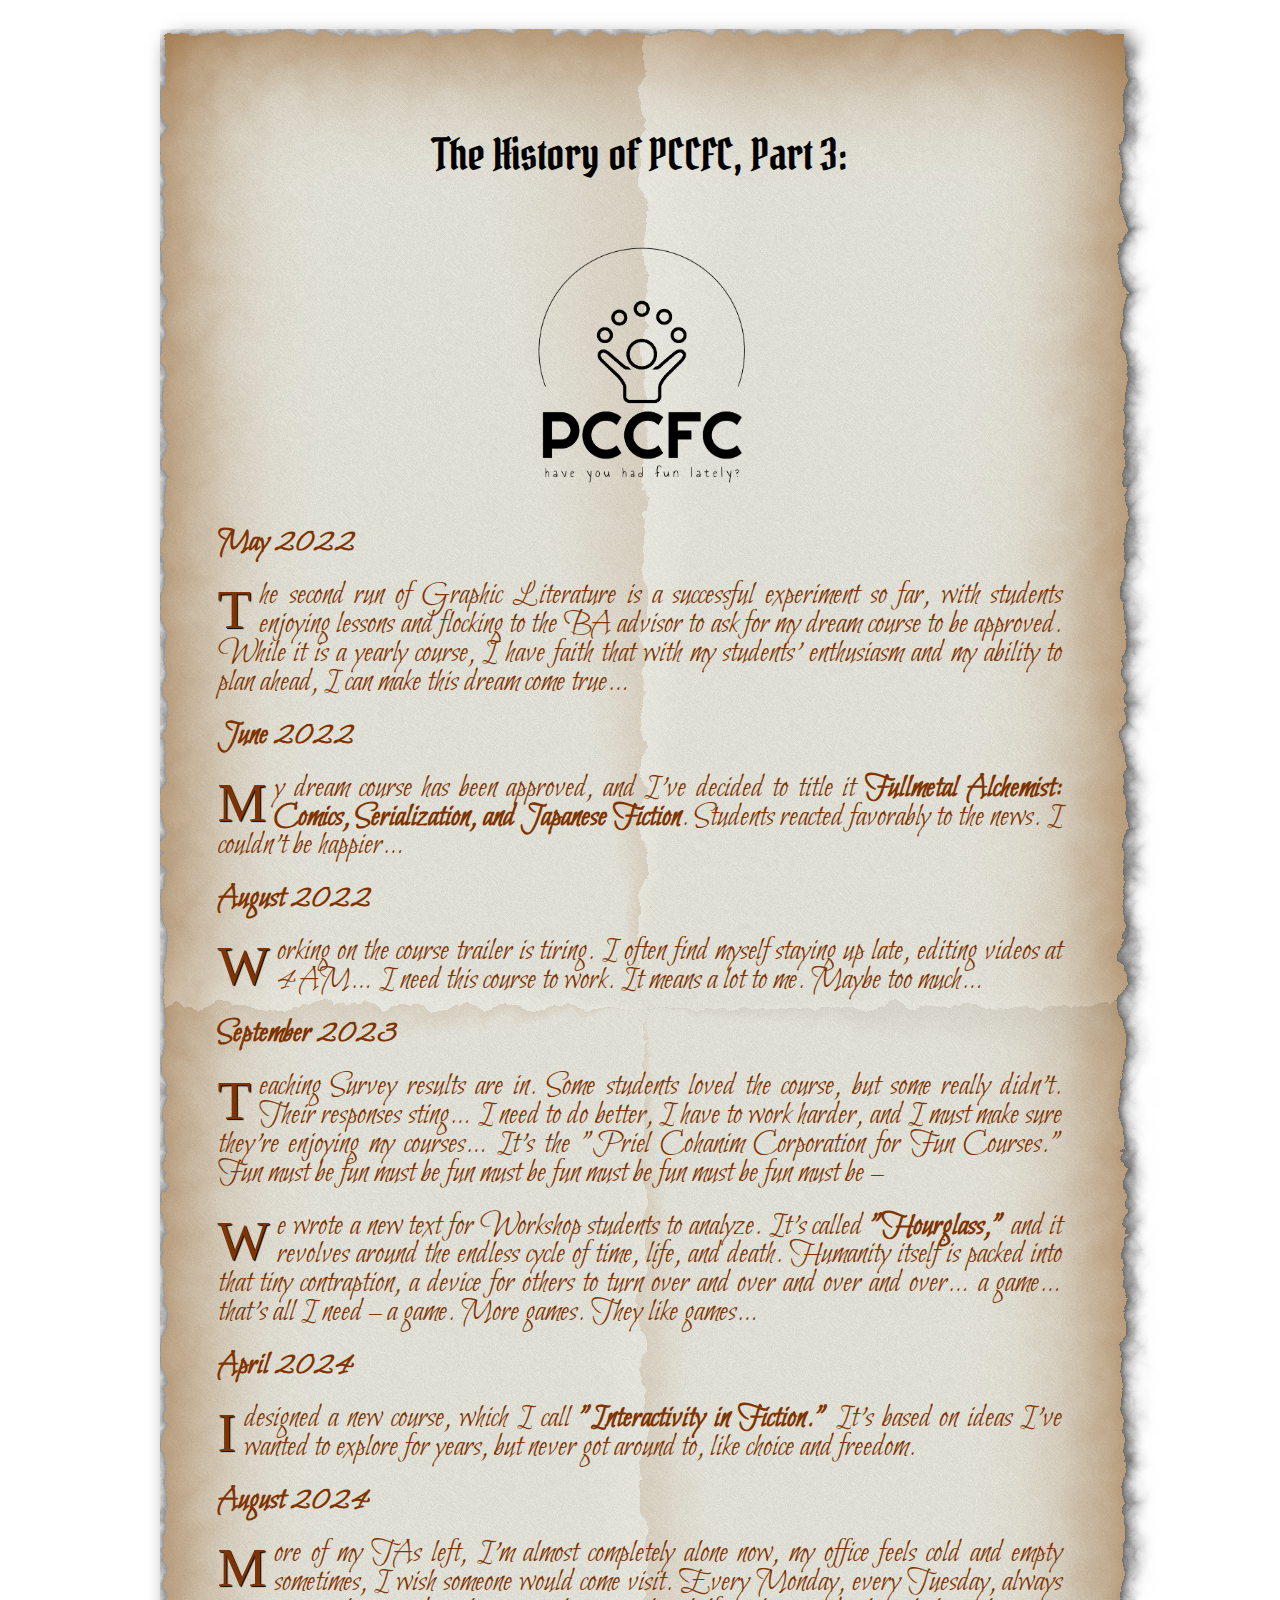
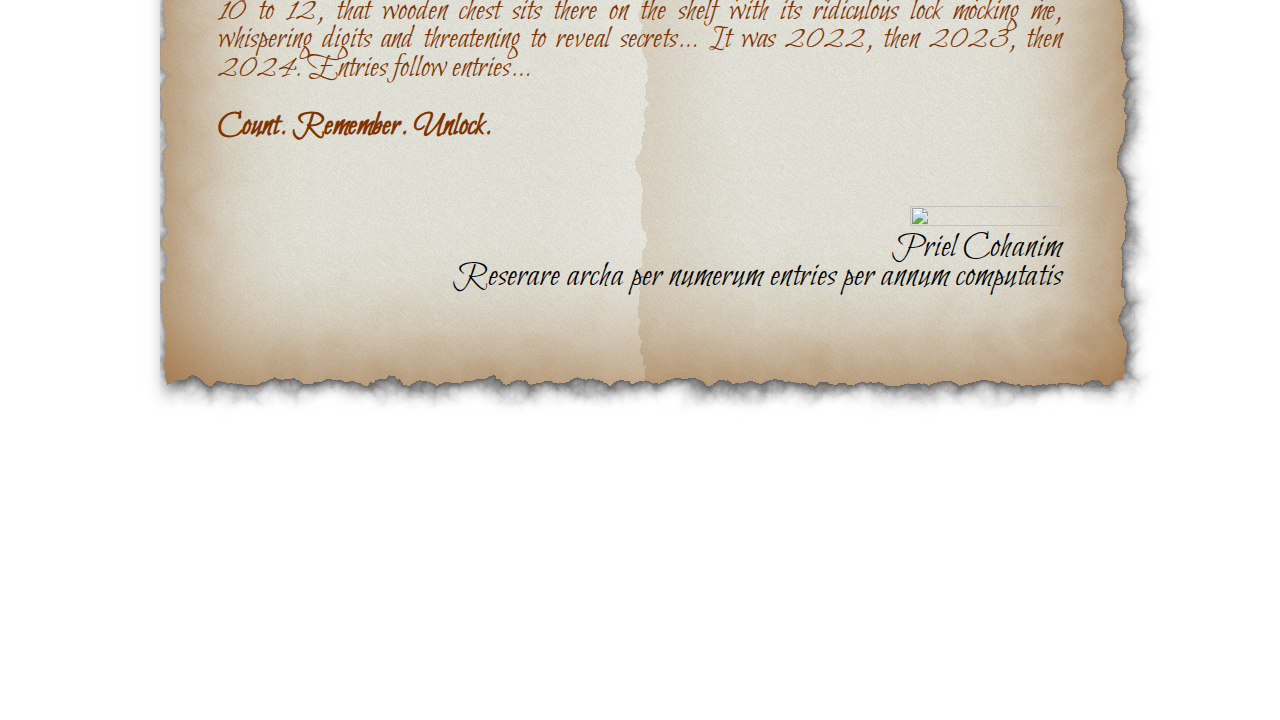
==== parchment.html @ 3c5f4d4a "first commit" ====
<!DOCTYPE html>
<html lang="en" >
<head>
  <meta charset="UTF-8">
  <title>Old parchment v.2.3 (more realistic with CSS and feturbulence)</title>
  <link rel="stylesheet" href="./parchment.css">

</head>
<body>
<!-- partial:index.partial.html -->
<main>
  <div id="parchment"></div>
  <div id="contain">
		<p class="inkTitle">The History of PCCFC, Part 3:</p>
    <!-- <p id="labarum"><img src="https://upload.wikimedia.org/wikipedia/commons/thumb/2/2c/Chi_Rho.svg/1200px-Chi_Rho.svg.png"></p> -->
    <p id="labarum"><img src="./LOGO Initials NO BG.png"></p>


    
    <!-- This is a red wine cachet ... but shh ! -->
    
    <div class="entry">
            <p class="date"><strong>May 2022</strong></p>
            <p>The second run of Graphic Literature is a successful experiment so far, with students enjoying lessons and flocking to the BA advisor to ask for my dream course to be approved. While it is a yearly course, I have faith that with my students' enthusiasm and my ability to plan ahead, I can make this dream come true…</p>
        </div>
        
        <div class="entry">
            <p class="date"><strong>June 2022</strong></p>
            <p>My dream course has been approved, and I've decided to title it <strong>Fullmetal Alchemist: Comics, Serialization, and Japanese Fiction</strong>. Students reacted favorably to the news. I couldn't be happier…</p>
        </div>
        
        <div class="entry">
            <p class="date"><strong>August 2022</strong></p>
            <p>Working on the course trailer is tiring. I often find myself staying up late, editing videos at 4 AM… I need this course to work. It means a lot to me. Maybe too much…</p>
        </div>
        
        <div class="entry">
            <p class="date"><strong>September 2023</strong></p>
            <p>Teaching Survey results are in. Some students loved the course, but some really didn't. Their responses sting… I need to do better, I have to work harder, and I must make sure they're enjoying my courses… It's the "Priel Cohanim Corporation for Fun Courses." Fun must be fun must be fun must be fun must be fun must be fun must be –</p>
            <p>We wrote a new text for Workshop students to analyze. It's called <strong>"Hourglass,"</strong> and it revolves around the endless cycle of time, life, and death. Humanity itself is packed into that tiny contraption, a device for others to turn over and over and over and over… a game… that's all I need – a game. More games. They like games…</p>
        </div>
        
        <div class="entry">
            <p class="date"><strong>April 2024</strong></p>
            <p>I designed a new course, which I call <strong>"Interactivity in Fiction."</strong> It's based on ideas I've wanted to explore for years, but never got around to, like choice and freedom.</p>
        </div>
        
        <div class="entry">
            <p class="date"><strong>August 2024</strong></p>
            <p>More of my TAs left, I'm almost completely alone now, my office feels cold and empty sometimes, I wish someone would come visit. Every Monday, every Tuesday, always 10 to 12, that wooden chest sits there on the shelf with its ridiculous lock mocking me, whispering digits and threatening to reveal secrets… It was 2022, then 2023, then 2024. Entries follow entries… <br><br><strong>Count. Remember. Unlock.</strong></p>
        </div>
        <p class="cachet"><img src="https://i.postimg.cc/4NBYNqCR/22.png"></p>
        <div id="signature">Priel Cohanim<br />Reserare archa per numerum entries per annum computatis</div>
    </div>
</main>

<svg>
    <filter id="wavy2">
        <feTurbulence x="0" y="0" baseFrequency="0.02" numOctaves="5" seed="1" />
        <feDisplacementMap in="SourceGraphic" scale="20" />
    </filter>
</svg>
<!-- partial -->
    <script src='https://codepen.io/AgnusDei/pen/bGExVLO.js'></script><script  src="./parchment.js"></script>

</body>
</html>
---- parchment.css ----
@import url('https://fonts.googleapis.com/css?family=Pirata+One|Bilbo+Swash+Caps&display=swap');
@font-face {    font-family: Morris;    src: url(https://cdn.statically.io/gh/EmmesCodes/Tipografias/dae9f5bb/MorrisInitials.ttf);    }

:root {
  --fontSize: calc((1vw + 1vh) * .66);
}

*, *:before, *:after {
    margin: 0;
    padding: 0;
    box-sizing: border-box;
}

html, body {
	height: 100%;
}

body {
    font: var(--fontSize)/200% 'Bilbo Swash Caps', cursive;
    background-image: url(https://images.unsplash.com/photo-1546484396-fb3fc6f95f98);
    background-size: cover;
}

main {
    position: relative;
    width: 100%;
    height: auto;
}

#parchment {
    position: absolute;
    display: flex;
        width: 75%;
    /* center page with absolute position */
    top: 0%; left: 50%; transform: translate(-50%, 0);
    margin: 2em 0;
        padding: 4em;
        box-shadow: 2px 3px 20px black, 0 0 125px #8f5922 inset;
        background: #fffef0;
    /* v2.1 : borders effect with SVG : try to play with scale to change them */
    filter: url(#wavy2);
    /* v2.2 : Noise added for a vellum paper effect */
    background-image: url([data-uri]);
}

/* v2.3 : folds added , remove this part if you don't want them
   I'll try to make it look like crumpled paper if I have time. */
#parchment:after {
    content: "";
    position: absolute;
    top: 0;
    left: 0;
    width: 100%;
    height: 100%;
    background: conic-gradient(#fff3, #fff0 2% 24%, #fff2 25%, #4321 0, #0000 27% 48%, #9632 50%, #fff2 0, #fff0 52% 73%, #9632 75%, #fff3 0, #fff0 78% 97%, #9632);
}

main p {
    font-size: 2.25em;
    color: #7F3300;
    margin-top: .75em;
    text-align: justify;
}

div p:not(:first-of-type)::first-letter {
    float: left;
    font-size: 1.7em; /* Adjusted */
    font-family: "Morris", serif; /* Use font-family */
    line-height: 1em; /* Ensures correct spacing */
    text-shadow: 1px 1px 1px black;
    margin-right: 0.5rem; /* Adjusted margin */
}

#contain {
    position: relative;
        display: flex;
    flex-direction: column;
        width: 75%;
    height: auto;
    margin: 0 auto;
        padding: 4em;
}

.inkTitle {
    font-size: 3em;
        font-family: Pirata One, sans-serif;
    text-align: center;
    line-height: 3em;
        color: black;
}

#labarum {
    width: 40%;
    margin-left: calc((100% - 38.5%) / 2);
    height: auto;
}

.cachet {
  /* image width = 210px and height = 250px */
  /*  5 is one common denominator 210 = 5 * 42 */
    width: calc((100vw * 5) / 42);
    height: auto; /* Height is auto ajusted */
    margin-top: 4rem;
    margin-left: auto;
}

#labarum img, .cachet img {
    object-fit: cover;
    width: 100%;
    height: 100%;
}

#signature {
    text-align: right;
    color: black;
    font-size: 250%;
}
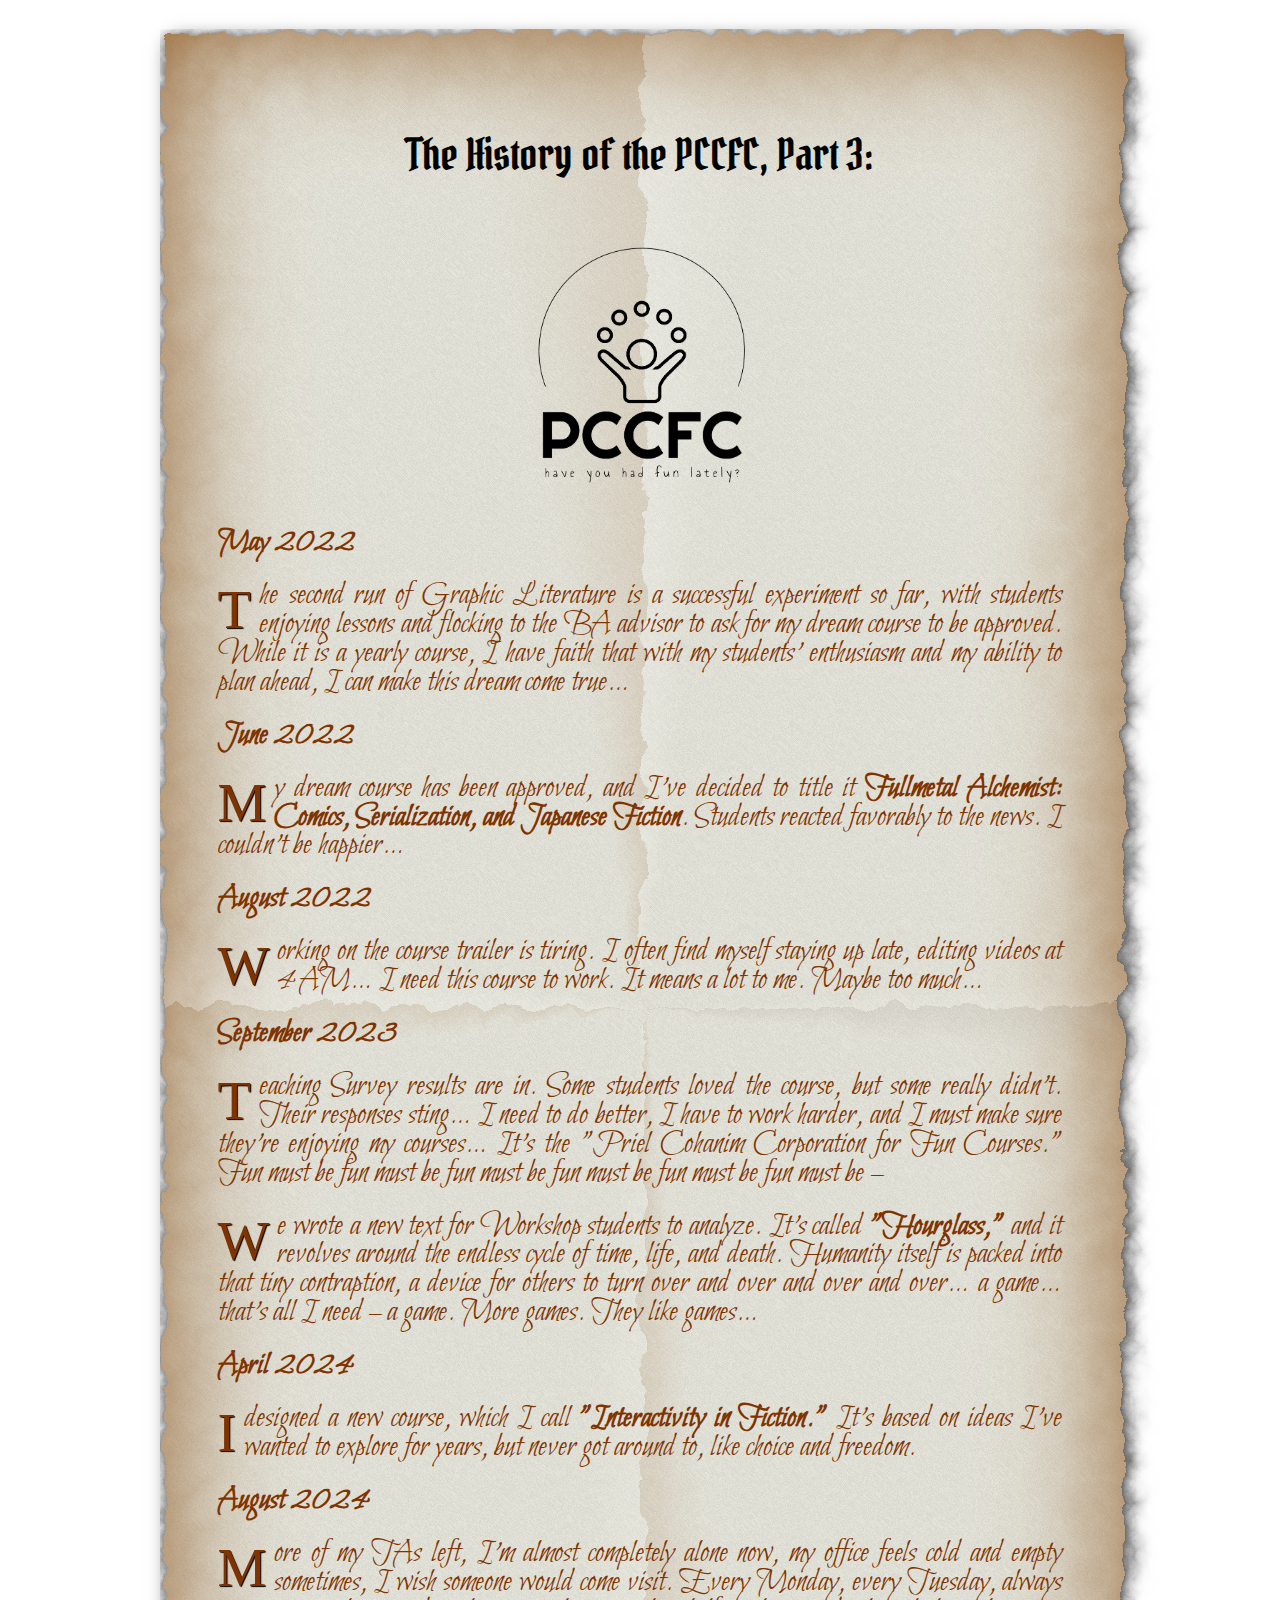
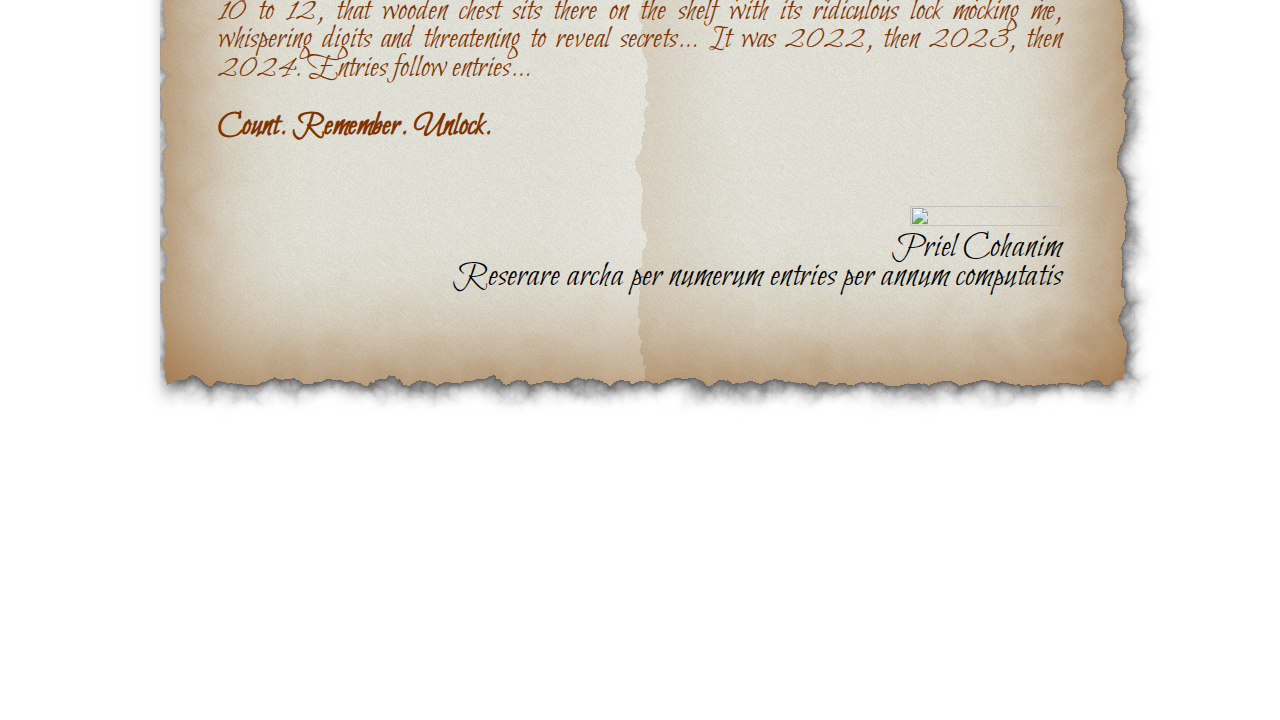
==== commit 6456e11e: "fix grammar" ====
--- a/parchment.html
+++ b/parchment.html
@@ -11,7 +11,7 @@
 <main>
   <div id="parchment"></div>
   <div id="contain">
-		<p class="inkTitle">The History of PCCFC, Part 3:</p>
+		<p class="inkTitle">The History of the PCCFC, Part 3:</p>
     <!-- <p id="labarum"><img src="https://upload.wikimedia.org/wikipedia/commons/thumb/2/2c/Chi_Rho.svg/1200px-Chi_Rho.svg.png"></p> -->
     <p id="labarum"><img src="./LOGO Initials NO BG.png"></p>
 
